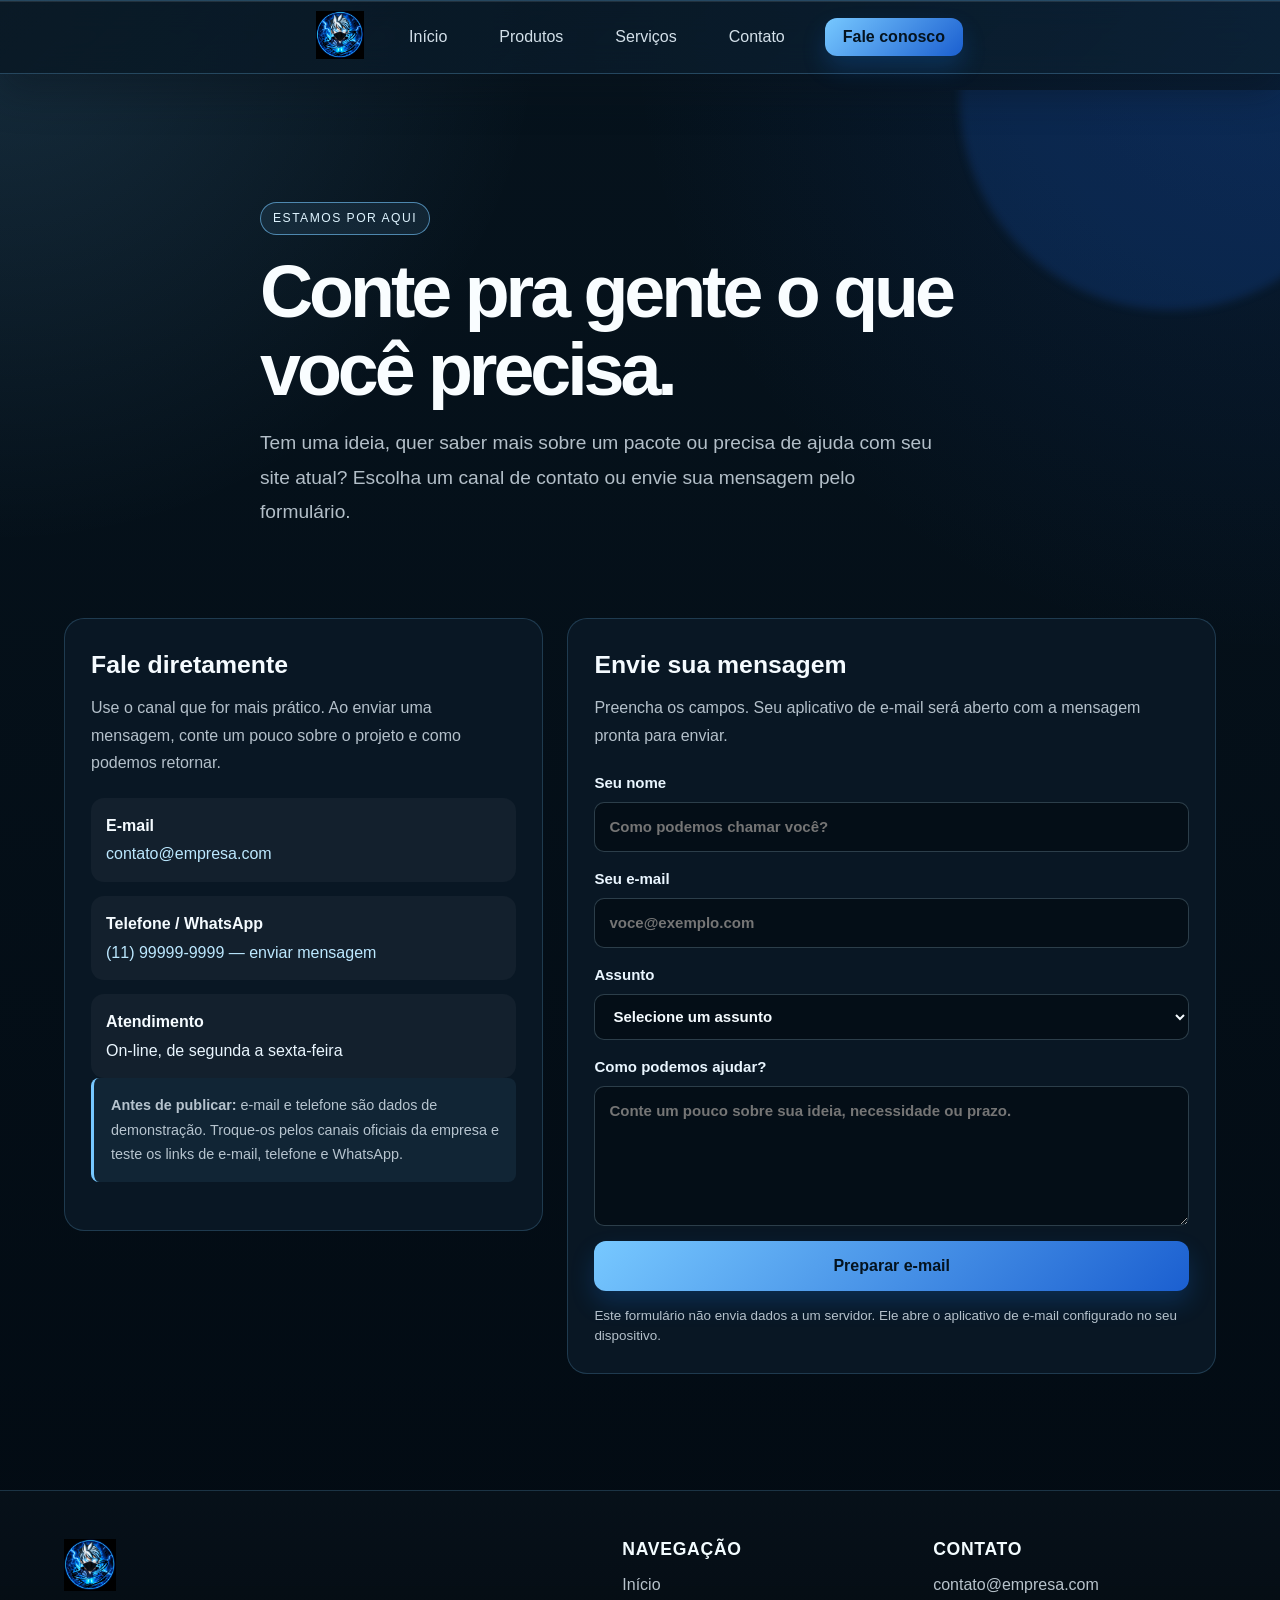
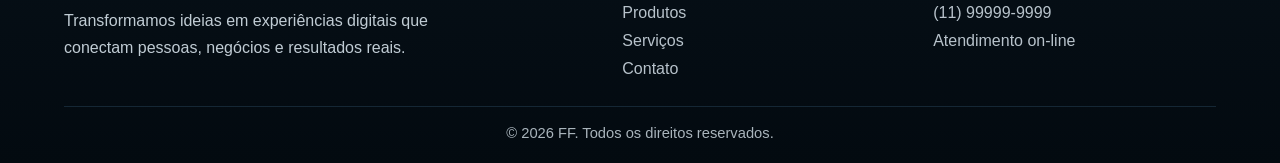
==== contato.html @ ce6394fc "first commit" ====
<!DOCTYPE html>
<html lang="pt-BR">
<head>
    <meta charset="UTF-8">
    <meta name="viewport" content="width=device-width, initial-scale=1.0">
    <meta name="description" content="Entre em contato com a FF para tirar dúvidas, pedir um orçamento ou conversar sobre seu próximo projeto digital.">
    <link rel="stylesheet" href="css/estilo.css">
    <link rel="stylesheet" href="css/paginas.css">
    <title>Contato | FF</title>
</head>
<body>
    <header id="topo" class="site-header">
        <nav class="navbar" aria-label="Navegação principal">
            <div class="logo" id="logo-principal"><a href="index.html" aria-label="FF — página inicial"><img src="./img/logo2.png" width="90" alt="Logo FF"></a></div>
            <button class="menu-toggle" type="button" aria-label="Abrir menu" aria-expanded="false" aria-controls="menu-principal"><span></span><span></span><span></span></button>
            <ul class="menu" id="menu-principal">
                <li class="menu-item"><a href="index.html">Início</a></li>
                <li class="menu-item"><a href="produto.html">Produtos</a></li>
                <li class="menu-item"><a href="servicos.html">Serviços</a></li>
                <li class="menu-item"><a href="contato.html" aria-current="page">Contato</a></li>
                <li class="nav-button"><a href="contato.html">Fale conosco</a></li>
            </ul>
        </nav>
    </header>
    <main>
        <section class="page-hero">
            <div class="page-wrap page-hero-content">
                <span class="eyebrow">Estamos por aqui</span>
                <h1>Conte pra gente o que você precisa.</h1>
                <p>Tem uma ideia, quer saber mais sobre um pacote ou precisa de ajuda com seu site atual? Escolha um canal de contato ou envie sua mensagem pelo formulário.</p>
            </div>
        </section>
        <section class="page-section page-wrap" aria-label="Canais de contato e formulário">
            <div class="contact-layout">
                <aside class="contact-panel">
                    <h2>Fale diretamente</h2>
                    <p>Use o canal que for mais prático. Ao enviar uma mensagem, conte um pouco sobre o projeto e como podemos retornar.</p>
                    <ul class="contact-list">
                        <li class="contact-item"><strong>E-mail</strong><a href="mailto:contato@empresa.com">contato@empresa.com</a></li>
                        <li class="contact-item"><strong>Telefone / WhatsApp</strong><a href="https://wa.me/5511999999999?text=Ol%C3%A1%21%20Quero%20conversar%20sobre%20um%20projeto." target="_blank" rel="noopener noreferrer">(11) 99999-9999 — enviar mensagem</a></li>
                        <li class="contact-item"><strong>Atendimento</strong><span>On-line, de segunda a sexta-feira</span></li>
                    </ul>
                    <p class="demo-notice"><strong>Antes de publicar:</strong> e-mail e telefone são dados de demonstração. Troque-os pelos canais oficiais da empresa e teste os links de e-mail, telefone e WhatsApp.</p>
                </aside>
                <section class="contact-panel" aria-labelledby="form-title">
                    <h2 id="form-title">Envie sua mensagem</h2>
                    <p>Preencha os campos. Seu aplicativo de e-mail será aberto com a mensagem pronta para enviar.</p>
                    <form class="contact-form" id="contact-form">
                        <label for="nome">Seu nome
                            <input type="text" id="nome" name="nome" autocomplete="name" required maxlength="100" placeholder="Como podemos chamar você?">
                        </label>
                        <label for="email">Seu e-mail
                            <input type="email" id="email" name="email" autocomplete="email" required maxlength="150" placeholder="voce@exemplo.com">
                        </label>
                        <label for="assunto">Assunto
                            <select id="assunto" name="assunto" required>
                                <option value="" disabled selected>Selecione um assunto</option>
                                <option value="Produtos digitais">Produtos digitais</option>
                                <option value="Criação de site">Criação de site</option>
                                <option value="Manutenção de site">Manutenção de site</option>
                                <option value="Outro assunto">Outro assunto</option>
                            </select>
                        </label>
                        <label for="mensagem">Como podemos ajudar?
                            <textarea id="mensagem" name="mensagem" required maxlength="2000" placeholder="Conte um pouco sobre sua ideia, necessidade ou prazo."></textarea>
                        </label>
                        <button class="submit-btn" type="submit">Preparar e-mail</button>
                        <p class="form-note">Este formulário não envia dados a um servidor. Ele abre o aplicativo de e-mail configurado no seu dispositivo.</p>
                    </form>
                </section>
            </div>
        </section>
    </main>
    <footer class="site-footer">
        <div class="footer-grid">
            <div class="footer-brand"><img src="./img/logo2.png" alt="Logo FF"><p>Transformamos ideias em experiências digitais que conectam pessoas, negócios e resultados reais.</p></div>
            <div class="footer-links"><h3>Navegação</h3><ul><li><a href="index.html">Início</a></li><li><a href="produto.html">Produtos</a></li><li><a href="servicos.html">Serviços</a></li><li><a href="contato.html">Contato</a></li></ul></div>
            <div class="footer-links"><h3>Contato</h3><ul class="footer-contact"><li><a href="mailto:contato@empresa.com">contato@empresa.com</a></li><li><a href="tel:+5511999999999">(11) 99999-9999</a></li><li><span>Atendimento on-line</span></li></ul></div>
        </div>
        <div class="footer-bottom"><p>© 2026 FF. Todos os direitos reservados.</p></div>
    </footer>
    <script>
        const header = document.querySelector('header');
        const menuToggle = document.querySelector('.menu-toggle');
        const menu = document.querySelector('.menu');
        function updateHeaderState() { header.classList.toggle('scrolled', window.scrollY > 20); }
        menuToggle.addEventListener('click', () => {
            const isOpen = menu.classList.toggle('open');
            menuToggle.setAttribute('aria-expanded', String(isOpen));
        });
        menu.querySelectorAll('a').forEach((link) => link.addEventListener('click', () => {
            menu.classList.remove('open');
            menuToggle.setAttribute('aria-expanded', 'false');
        }));
        updateHeaderState();
        window.addEventListener('scroll', updateHeaderState, { passive: true });

        const contactForm = document.querySelector('#contact-form');
        const assuntoParam = new URLSearchParams(window.location.search).get('assunto')?.slice(0, 100);
        if (assuntoParam) {
            const assuntoSelect = contactForm.elements.assunto;
            const matchingOption = [...assuntoSelect.options].find((option) => option.value.toLowerCase() === assuntoParam.toLowerCase());
            if (matchingOption) {
                assuntoSelect.value = matchingOption.value;
            } else {
                assuntoSelect.add(new Option(assuntoParam, assuntoParam, true, true), 1);
            }
        }
        contactForm.addEventListener('submit', (event) => {
            event.preventDefault();
            if (!contactForm.reportValidity()) return;
            const data = new FormData(contactForm);
            const subject = `[FF] ${data.get('assunto')}`;
            const body = `Nome: ${data.get('nome')}\nE-mail: ${data.get('email')}\n\nMensagem:\n${data.get('mensagem')}`;
            window.location.href = `mailto:contato@empresa.com?subject=${encodeURIComponent(subject)}&body=${encodeURIComponent(body)}`;
        });
    </script>
</body>
</html>
---- css/estilo.css ----
:root {
    --bg-site: #06131d;
    --bg-site-2: #000000;
    --bg-panel: rgba(10, 22, 34, 0.8);
    --panel-soft: #f5f8fc;
    --text-color: #0f172a;
    --text-soft: #eaf6ff;
    --muted: #7c8ea6;
    --accent: #77c8ff;
    --accent-strong: #1b5fd0;
    --accent-deep: #0d1d2b;
    --border: rgba(119, 200, 255, 0.45);
    --shadow: rgba(17, 93, 173, 0.28);
}

* {
    box-sizing: border-box;
}

html {
    scroll-behavior: smooth;
    overflow-y: scroll;
    scrollbar-width: none; 
    -ms-overflow-style: none;
}

html::-webkit-scrollbar {
    display: none; 
}

body {
    margin: 0;
    font-family: "Segoe UI", Arial, sans-serif;
    background:
        radial-gradient(circle at top left, rgba(119, 200, 255, 0.15), transparent 25%),
        radial-gradient(circle at top right, rgba(27, 95, 208, 0.16), transparent 30%),
        linear-gradient(180deg, var(--bg-site) 0%, #020a12 100%);
    color: var(--text-color);
    scrollbar-width: none;
    -ms-overflow-style: none; 
    }

body::-webkit-scrollbar {
    display: none; 
}

header {
    position: fixed;
    top: 0;
    left: 0;
    width: 100%;
    z-index: 50;
    padding-top: 0;
}

.navbar {
    position: relative;
    width: 100%;
    margin: 0;
    display: grid;
    grid-template-columns: 1fr auto 1fr;
    align-items: center;
    gap: 24px;
    padding: 0 32px;
    background: linear-gradient(135deg, rgba(8, 23, 35, 0.86), rgba(12, 34, 53, 0.72));
    border: 1px solid rgba(119, 200, 255, 0.26);
    border-left: none;
    border-right: none;
    border-radius: 0;
    box-shadow: 0 18px 38px rgba(9, 18, 28, 0.42), inset 0 1px 0 rgba(255,255,255,0.1);
    backdrop-filter: blur(16px);
    transition: background 0.25s ease, box-shadow 0.25s ease, border-color 0.25s ease;
}

.logo {
    justify-self: start;
    margin-left: 284px;
}

nav {
    width: 100%;
    display: flex;
    justify-content: center;
}

nav ul {
    display: flex;
    align-items: center;
    gap: 28px;
    list-style: none;
    justify-content: flex-end;
    margin: 0;
    padding: 0;
}

header.scrolled .navbar {
    background: linear-gradient(135deg, rgba(8, 23, 35, 0.96), rgba(11, 29, 45, 0.88));
    box-shadow: 0 16px 34px rgba(9, 18, 28, 0.48), inset 0 1px 0 rgba(255,255,255,0.12);
    border-color: rgba(146, 165, 177, 0.7);
}

.logo {
    display: flex;
    align-items: center;
    gap: 12px;
    min-width: 120px;
    height: 72px;

}

.logo img {
   
    max-height: 48px;
    width: auto;
    object-fit: contain;
    
}

.logo span {
    color: var(--text-soft);
    text-transform: uppercase;
    letter-spacing: 0.18em;
    font-size: 0.88rem;
    font-weight: 700;
}

nav ul {
    display: flex;
    align-items: center;
    gap: 28px;
    list-style: none;
    margin: 0;
    padding: 0;
}

.navbar > ul {
    position: absolute;
    top: 0;
    right: 317px;
    height: 72px;
    justify-content: flex-end;
}

.menu-toggle {
    display: none;
    width: 46px;
    height: 46px;
    border: 1px solid rgba(255,255,255,0.12);
    background: rgba(255,255,255,0.02);
    border-radius: 12px;
    cursor: pointer;
    padding: 10px 8px;
    flex-direction: column;
    justify-content: center;
    gap: 5px;
}

.menu-toggle span {
    display: block;
    width: 100%;
    height: 2px;
    background: #fff;
    border-radius: 2px;
}

nav ul li {
    position: relative;
    list-style: none;
    padding: 5px 0;
}

nav ul a {
    position: relative;
    color: rgba(234, 246, 255, 0.9);
    text-decoration: none;
    font-weight: 500;
    display: inline-block;
    padding: 10px 12px;
    border-radius: 10px;
    transition: color 0.2s ease, background 0.2s ease, transform 0.2s ease;
}

nav ul a::after {
    content: "";
    position: absolute;
    left: 12px;
    right: 12px;
    bottom: 6px;
    height: 2px;
    border-radius: 999px;
    background: linear-gradient(90deg, var(--accent), #ffffff);
    transform: scaleX(0);
    transform-origin: center;
    transition: transform 0.25s ease;
}

nav ul li:hover a::after,
nav ul a:hover::after {
    transform: scaleX(1);
}

nav ul li:hover a,
nav ul a:hover {
    color: #ffffff;
    background: rgba(255, 255, 255, 0.04);
    transform: translateY(-1px);
}

.nav-button {
    list-style: none;
}

.nav-button button,
.hero-content button,
.submit-btn {
    border: none;
    border-radius: 12px;
    background: linear-gradient(135deg, var(--accent), var(--accent-strong));
    color: #04131f;
    font-weight: 700;
    cursor: pointer;
    box-shadow: 0 12px 24px rgba(20, 132, 255, 0.25);
    transition: transform 0.2s ease, box-shadow 0.2s ease, filter 0.2s ease;
}

.nav-button button {
    padding: 10px 18px;
}

.nav-button button:hover,
.hero-content button:hover,
.submit-btn:hover {
    transform: translateY(-1px);
    filter: brightness(1.02);
    box-shadow: 0 18px 32px rgba(20, 132, 255, 0.28);
}

main {
    margin-top: 90px;
    line-height: 1.6;
    position: relative;
}

.hero {
    position: relative;
    width: 100%;
    min-height: 620px;
    overflow: hidden;
    display: flex;
    align-items: center;
    justify-content: flex-start;
    background: #050d13;
}

.hero-image {
    position: absolute;
    top: 100%;
    inset: 0;
    width: 100%;
    height: 100%;
    object-fit: cover;
    object-position: center;
    filter: brightness(0.42);
}

.hero-content {
    position: relative;
    z-index: 2;
    width: min(100%, 720px);
    padding: 72px 80px 82px;
    color: var(--text-soft);
}

.eyebrow {
    display: inline-block;
    padding: 6px 12px;
    border: 1px solid rgba(119, 200, 255, 0.6);
    border-radius: 999px;
    background: rgba(119, 200, 255, 0.09);
    color: #dff4ff;
    font-size: 0.76rem;
    letter-spacing: 0.12em;
    text-transform: uppercase;
    margin-bottom: 18px;
}

.hero-content h1 {
    margin: 0 0 18px;
    font-size: clamp(2.5rem, 4vw, 4.4rem);
    line-height: 1.05;
    letter-spacing: -0.06em;
    color: #f9fdff;
    max-width: 620px;
}

.hero-content p {
    margin: 0;
    font-size: 1.15rem;
    max-width: 560px;
    line-height: 1.7;
    color: rgba(234, 246, 255, 0.9);
}

.hero-actions {
    display: flex;
    align-items: center;
    gap: 20px;
    margin-top: 28px;
}

.hero-content button {
    padding: 14px 24px;
    font-size: 1rem;
}

.secondary-link {
    color: #effbff;
    text-decoration: none;
    font-weight: 600;
    border-bottom: 1px solid rgba(255, 255, 255, 0.45);
    padding-bottom: 2px;
}

.dashboard-section {
    width: min(1280px, 90%);
    margin: 36px auto 92px;
}

.stats-bar {
    display: grid;
    grid-template-columns: repeat(3, minmax(0, 1fr));
    gap: 18px;
    margin-bottom: 26px;
}

.stat-item {
    display: flex;
    flex-direction: column;
    gap: 8px;
    padding: 22px 20px;
    background: rgba(8, 21, 31, 0.86);
    border: 1px solid rgba(119, 200, 255, 0.22);
    border-radius: 18px;
    box-shadow: 0 12px 30px rgba(8, 21, 31, 0.2);
}

.stat-item strong {
    font-size: clamp(1.7rem, 2vw, 2.4rem);
    color: #dff4ff;
    letter-spacing: -0.04em;
}

.stat-item span {
    color: rgba(234, 246, 255, 0.75);
    font-size: 0.96rem;
}

.feature-grid {
    display: grid;
    grid-template-columns: repeat(3, minmax(0, 1fr));
    gap: 18px;
    margin-bottom: 32px;
}

.feature-card {
    background: rgba(16, 27, 39, 0.9);
    border: 1px solid rgba(119, 200, 255, 0.2);
    border-radius: 20px;
    padding: 24px 20px 18px;
    display: grid;
    grid-template-columns: 90px 1fr;
    grid-template-areas:
        "icon text"
        "button button";
    column-gap: 18px;
    row-gap: 18px;
    min-height: 200px;
    box-shadow: 0 18px 36px rgba(10, 17, 26, 0.18);
}

.feature-icon {
    grid-area: icon;
    width: 80px;
    height: 80px;
    margin: 0 auto;
    border-radius: 22px;
    background: linear-gradient(135deg, rgba(119, 200, 255, 0.18), rgba(255, 255, 255, 0.03));
    border: 1px solid rgba(119, 200, 255, 0.35);
    position: relative;
}

.icon-gear::before,
.icon-gear::after {
    content: "";
    position: absolute;
    left: 50%;
    top: 50%;
    transform: translate(-50%, -50%);
}

.icon-gear::before {
    width: 34px;
    height: 34px;
    border: 7px solid #dff4ff;
    border-radius: 50%;
}

.icon-gear::after {
    width: 12px;
    height: 12px;
    background: #dff4ff;
    border-radius: 50%;
    box-shadow: 0 -22px 0 -1px #dff4ff, 0 22px 0 -1px #dff4ff, -22px 0 0 -1px #dff4ff, 22px 0 0 -1px #dff4ff,
        15px -15px 0 -1px #dff4ff, -15px -15px 0 -1px #dff4ff, -15px 15px 0 -1px #dff4ff, 15px 15px 0 -1px #dff4ff;
}

.icon-people {
    display: flex;
    align-items: flex-end;
    justify-content: center;
    gap: 6px;
    padding-bottom: 12px;
}

.icon-people::before {
    content: "";
    position: absolute;
    left: 50%;
    bottom: 11px;
    width: 46px;
    height: 16px;
    transform: translateX(-50%);
    background: #dff4ff;
    border-radius: 18px 18px 8px 8px;
}

.icon-people span {
    position: relative;
    display: block;
    width: 18px;
    height: 18px;
    background: #dff4ff;
    border-radius: 50%;
    bottom: 0;
}

.icon-people span:nth-child(1) { width: 16px; height: 16px; }
.icon-people span:nth-child(2) { width: 20px; height: 20px; }
.icon-people span:nth-child(3) { width: 16px; height: 16px; }

.icon-chart {
    position: relative;
    display: flex;
    align-items: flex-end;
    justify-content: center;
    gap: 7px;
}

.icon-chart span {
    position: absolute;
    bottom: 18px;
    width: 8px;
    background: #dff4ff;
    border-radius: 6px 6px 0 0;
}

.icon-chart span:nth-child(1) { left: 24px; height: 26px; }
.icon-chart span:nth-child(2) { left: 37px; height: 44px; }
.icon-chart span:nth-child(3) { left: 50px; height: 62px; }

.feature-text {
    grid-area: text;
    align-self: center;
}

.feature-text h3 {
    margin: 0 0 10px;
    font-size: clamp(1.6rem, 1.8vw, 2.1rem);
    line-height: 1.15;
    color: #f4fbff;
}

.feature-text p {
    margin: 0;
    color: rgba(234, 246, 255, 0.8);
    line-height: 1.6;
    max-width: 260px;
}

.secondary-btn {
    grid-area: button;
    width: 100%;
    max-width: 180px;
    justify-self: center;
    background: transparent;
    color: #edfaff;
    border: 1px solid rgba(172, 220, 255, 0.45);
    border-radius: 10px;
    font-size: 1rem;
    padding: 10px 18px;
    cursor: pointer;
}

.info-grid {
    display: grid;
    grid-template-columns: 1.3fr 1fr;
    gap: 24px;
}

.panel {
    background: var(--panel-soft);
    border: 1px solid rgba(16, 69, 108, 0.1);
    border-radius: 20px;
    padding: 22px 20px 18px;
    box-shadow: 0 12px 28px rgba(11, 18, 28, 0.06);
}

.panel h2 {
    margin: 0 0 18px;
    font-size: clamp(1.9rem, 2vw, 2.8rem);
    line-height: 1.15;
    color: var(--text-color);
}

.table-panel table {
    width: 100%;
    border-collapse: collapse;
    font-size: 1rem;
}

.table-panel thead th {
    background: rgba(11, 26, 38, 0.05);
    color: var(--text-color);
    font-weight: 700;
    text-align: left;
    padding: 14px 12px;
    border-bottom: 1px solid rgba(11, 26, 38, 0.08);
}

.table-panel tbody td {
    padding: 14px 12px;
    color: var(--text-color);
    border-bottom: 1px solid rgba(11, 26, 38, 0.08);
}

.table-panel tbody tr:nth-child(even) {
    background: rgba(11, 26, 38, 0.02);
}

.status {
    display: inline-flex;
    align-items: center;
    justify-content: center;
    min-width: 82px;
    padding: 6px 12px;
    border-radius: 999px;
    font-size: 0.8rem;
    font-weight: 700;
}

.status.active {
    background: rgba(44, 182, 93, 0.12);
    color: #197a42;
}

.status.inactive {
    background: rgba(220, 67, 67, 0.1);
    color: #b84d4d;
}

.form-panel form {
    display: flex;
    flex-direction: column;
    gap: 16px;
}

.form-panel label {
    display: flex;
    flex-direction: column;
    gap: 8px;
    color: var(--text-color);
    font-size: 1rem;
    font-weight: 600;
}

.form-panel input,
.form-panel select,
.form-panel textarea {
    width: 100%;
    border: 1px solid rgba(11, 26, 38, 0.12);
    border-radius: 12px;
    padding: 12px 14px;
    background: rgba(255, 255, 255, 0.8);
    color: var(--text-color);
    font-size: 0.98rem;
    outline: none;
    transition: border-color 0.2s ease, box-shadow 0.2s ease;
}

.form-panel input:focus,
.form-panel select:focus,
.form-panel textarea:focus {
    border-color: rgba(27, 95, 208, 0.7);
    box-shadow: 0 0 0 4px rgba(27, 95, 208, 0.08);
}

.form-panel textarea {
    min-height: 120px;
    resize: vertical;
}

.submit-btn {
    width: 100%;
    padding: 12px 18px;
    font-size: 1.1rem;
}

.site-footer {
    background: linear-gradient(180deg, rgba(7, 17, 25, 0.96), rgba(3, 10, 16, 1));
    border-top: 1px solid rgba(119, 200, 255, 0.22);
    margin-top: 40px;
    padding: 48px 0 22px;
}

.footer-grid {
    width: min(1280px, 90%);
    margin: 0 auto;
    display: grid;
    grid-template-columns: 1.5fr 0.8fr 0.8fr;
    gap: 28px;
    align-items: start;
}

.footer-brand {
    color: rgba(234, 246, 255, 0.82);
}

.footer-brand img {
    display: block;
    max-height: 52px;
    width: auto;
    object-fit: contain;
    margin-bottom: 16px;
}

.footer-brand p {
    margin: 0;
    max-width: 420px;
    line-height: 1.7;
}

.footer-links h3 {
    margin: 0 0 16px;
    color: #f3fcff;
    font-size: 1.1rem;
    letter-spacing: 0.04em;
    text-transform: uppercase;
}

.footer-links ul {
    list-style: none;
    margin: 0;
    padding: 0;
    display: grid;
    gap: 10px;
}

.footer-links a,
.footer-links span {
    color: rgba(234, 246, 255, 0.78);
    text-decoration: none;
    transition: color 0.2s ease;
}

.footer-links a:hover {
    color: #ffffff;
}

.footer-bottom {
    width: min(1280px, 90%);
    margin: 28px auto 0;
    padding-top: 18px;
    border-top: 1px solid rgba(119, 200, 255, 0.15);
    text-align: center;
    color: rgba(234, 246, 255, 0.72);
    font-size: 0.92rem;
}

.footer-bottom p {
    margin: 0;
}

@media (max-width: 768px) {
    .site-footer {
        padding-top: 32px;
    }

    .footer-grid {
        grid-template-columns: 1fr;
    }

    .footer-brand p {
        max-width: 100%;
    }
    header {
        padding-top: 0;
    }

    .navbar {
        width: 100%;
        padding: 10px 14px;
        border-radius: 0;
        gap: 12px;
        flex-wrap: wrap;
        justify-content: space-between;
        text-align: center;
    }

    .logo {
        height: auto;
        min-width: auto;
        margin-left: 0;
    }

    .menu-toggle {
        display: flex;
    }

    nav ul {
        display: none;
        width: 100%;
        flex-direction: column;
        align-items: stretch;
        gap: 12px;
        padding: 12px 8px 8px;
    }

    .navbar > ul {
        position: static;
        height: auto;
        justify-content: initial;
    }

    nav ul.open {
        display: flex;
    }

    nav ul a {
        font-size: 0.9rem;
        padding: 8px 10px;
    }

    .hero {
        min-height: 480px;
    }

    .hero-content {
        padding: 32px 24px 40px;
    }

    .hero-content h1 {
        font-size: clamp(2.1rem, 7vw, 3.2rem);
    }

    .hero-content p {
        font-size: 1rem;
    }

    .hero-actions {
        flex-wrap: wrap;
    }

    .stats-bar,
    .feature-grid,
    .info-grid {
        grid-template-columns: 1fr;
    }

    .feature-card {
        grid-template-columns: 1fr;
        grid-template-areas:
            "icon"
            "text"
            "button";
        text-align: center;
    }

    .feature-text p {
        max-width: 100%;
    }

    .nav-button button,
    .hero-content button {
        width: auto;
        max-width: 220px;
    }
}

@media (max-width: 480px) {
    body {
        font-size: 15px;
    }

    header {
        padding-top: 0;
    }

    .navbar {
        width: 100%;
        padding: 8px 12px;
        border-radius: 0;
        text-align: center;
    }

    .logo {
        height: 52px;
    }

    .logo img {
        max-height: 36px;
    }

    nav ul {
        gap: 8px 12px;
    }

    nav ul a {
        font-size: 0.8rem;
        padding: 6px 8px;
    }

    .nav-button button {
        padding: 8px 12px;
    }

    .hero {
        min-height: 420px;
    }

    .hero-content {
        padding: 24px 18px 28px;
    }

    .hero-content h1 {
        line-height: 1.1;
    }

    .feature-card {
        padding: 18px 16px;
    }

    .table-panel {
        overflow-x: auto;
    }

    .table-panel table {
        min-width: 620px;
    }
}

.cards-section {
    margin-top: 56px;
}

.cards-heading {
    margin: 0 0 26px;
    text-align: center;
}

.cards-heading > p {
    margin: 0 0 8px;
    color: var(--accent);
    font-size: 0.8rem;
    font-weight: 800;
    letter-spacing: 0.18em;
    text-transform: uppercase;
}

.cards-heading h2 {
    margin: 0;
    color: #f4fbff;
    font-size: clamp(1.8rem, 3vw, 2.6rem);
    line-height: 1.15;
}

.cards-section .feature-card {
    grid-template-areas: "icon text";
    grid-template-rows: 1fr;
    align-items: center;
    min-height: 184px;
    border-color: rgba(119, 200, 255, 0.28);
    background: linear-gradient(145deg, rgba(16, 35, 51, 0.96), rgba(8, 20, 32, 0.92));
    transition: transform 0.25s ease, border-color 0.25s ease, box-shadow 0.25s ease;
}

.cards-section .feature-card:hover {
    transform: translateY(-6px);
    border-color: rgba(119, 200, 255, 0.72);
    box-shadow: 0 22px 42px rgba(0, 0, 0, 0.28), 0 0 24px rgba(27, 95, 208, 0.14);
}

.cards-section .feature-icon {
    display: grid;
    place-items: center;
    border-radius: 22px;
    background: linear-gradient(135deg, rgba(119, 200, 255, 0.2), rgba(27, 95, 208, 0.08));
}

.cards-section .icon-people {
    display: flex;
    align-items: flex-end;
    justify-content: center;
    gap: 6px;
    padding-bottom: 12px;
}

.icon-game::before {
    content: "FF";
    color: #dff4ff;
    font-size: 1.55rem;
    font-weight: 900;
    letter-spacing: -0.08em;
    text-shadow: 0 0 14px rgba(119, 200, 255, 0.55);
}

.icon-contact::before {
    content: "";
    width: 36px;
    height: 25px;
    border: 2px solid #dff4ff;
    border-radius: 5px;
}

.icon-contact::after {
    content: "";
    position: absolute;
    top: 24px;
    left: 31px;
    width: 15px;
    height: 15px;
    border-right: 2px solid #dff4ff;
    border-bottom: 2px solid #dff4ff;
    transform: rotate(45deg);
}

.cards-section .feature-text h3 {
    font-size: clamp(1.35rem, 1.7vw, 1.7rem);
}

.cards-section .feature-text p {
    max-width: 300px;
}

.card-contact-link {
    display: inline-block;
    margin-top: 10px;
    color: #9edcff;
    font-size: 0.88rem;
    font-weight: 700;
    text-decoration: none;
}

.card-contact-link:hover {
    color: #fff;
    text-decoration: underline;
}

@media (max-width: 768px) {
    .cards-section .feature-card {
        grid-template-columns: 1fr;
        grid-template-areas: "icon" "text";
        text-align: center;
    }

    .cards-section .feature-text p {
        max-width: 100%;
    }
}

.site-info-block {
    margin-top: 52px;
}

.site-info-panel {
    overflow-x: auto;
    border-color: rgba(119, 200, 255, 0.28);
    background: linear-gradient(145deg, rgba(16, 35, 51, 0.96), rgba(8, 20, 32, 0.94));
    box-shadow: 0 18px 36px rgba(0, 0, 0, 0.22);
}

.site-info-panel table {
    min-width: 0;
}

.site-info-panel thead th {
    background: rgba(119, 200, 255, 0.1);
    border-bottom-color: rgba(119, 200, 255, 0.24);
    color: #dff4ff;
}

.site-info-panel tbody td {
    border-bottom-color: rgba(119, 200, 255, 0.14);
    color: rgba(234, 246, 255, 0.84);
    line-height: 1.55;
}

.site-info-panel tbody td:first-child {
    width: 230px;
    color: #9edcff;
    font-weight: 700;
}

.site-info-panel tbody tr:nth-child(even) {
    background: rgba(119, 200, 255, 0.035);
}

.site-info-panel tbody tr:hover {
    background: rgba(119, 200, 255, 0.08);
}

.site-info-panel tbody tr:last-child td {
    border-bottom: 0;
}

@media (max-width: 480px) {
    .site-info-block {
        margin-top: 38px;
    }

    .site-info-panel {
        padding: 12px;
    }

    .site-info-panel thead th,
    .site-info-panel tbody td {
        padding: 12px 10px;
    }

    .site-info-panel tbody td:first-child {
        width: 34%;
    }
}
---- css/paginas.css ----
/* Estilos das páginas de produtos, serviços e contato. */
:root {
    --page-card: rgba(10, 25, 38, 0.9);
    --page-muted: rgba(234, 246, 255, 0.76);
}

.nav-button a,
.hero-cta,
.card-link,
.contact-action,
.submit-btn {
    display: inline-flex;
    align-items: center;
    justify-content: center;
    border: 0;
    border-radius: 12px;
    padding: 12px 20px;
    background: linear-gradient(135deg, var(--accent), var(--accent-strong));
    color: #04131f;
    font: inherit;
    font-weight: 700;
    text-decoration: none;
    cursor: pointer;
    box-shadow: 0 12px 24px rgba(20, 132, 255, 0.2);
    transition: transform 0.2s ease, filter 0.2s ease;
}

.nav-button a { padding: 10px 18px; }
.nav-button a:hover, .hero-cta:hover, .card-link:hover, .contact-action:hover, .submit-btn:hover { transform: translateY(-2px); filter: brightness(1.08); }

.page-wrap { width: min(1180px, 90%); margin: 0 auto; }
.page-hero { position: relative; overflow: hidden; padding: clamp(64px, 9vw, 112px) 0 70px; color: var(--text-soft); }
.page-hero::before { content: ""; position: absolute; width: 420px; height: 420px; right: -100px; top: -200px; border-radius: 50%; background: rgba(27, 95, 208, 0.2); filter: blur(4px); pointer-events: none; }
.page-hero-content { position: relative; max-width: 760px; }
.page-hero h1 { margin: 0 0 18px; color: #f9fdff; font-size: clamp(2.5rem, 6vw, 4.6rem); line-height: 1.05; letter-spacing: -0.055em; }
.page-hero p { max-width: 680px; margin: 0; color: var(--page-muted); font-size: clamp(1.05rem, 2vw, 1.2rem); line-height: 1.8; }
.page-hero .eyebrow { margin-bottom: 18px; }
.page-hero .hero-cta { margin-top: 26px; }
.page-section { padding: 18px 0 76px; }
.section-heading { max-width: 720px; margin: 0 auto 34px; text-align: center; }
.section-heading h2 { margin: 0 0 12px; color: #f4fbff; font-size: clamp(1.9rem, 4vw, 2.8rem); line-height: 1.15; letter-spacing: -0.035em; }
.section-heading p { margin: 0; color: var(--page-muted); line-height: 1.7; }
.offer-grid { display: grid; grid-template-columns: repeat(3, minmax(0, 1fr)); gap: 22px; align-items: stretch; }
.offer-card { display: flex; flex-direction: column; overflow: hidden; border: 1px solid rgba(119, 200, 255, 0.22); border-radius: 20px; background: var(--page-card); box-shadow: 0 18px 40px rgba(0, 0, 0, 0.18); }
.offer-card img { display: block; width: 100%; height: 210px; object-fit: cover; background: #102b40; }
.offer-body { display: flex; flex: 1; flex-direction: column; padding: 24px; color: var(--text-soft); }
.offer-tag { align-self: flex-start; margin-bottom: 12px; padding: 5px 10px; border: 1px solid rgba(119, 200, 255, 0.28); border-radius: 999px; color: #bce8ff; font-size: 0.76rem; font-weight: 700; letter-spacing: 0.06em; text-transform: uppercase; }
.offer-body h3 { margin: 0 0 10px; color: #f5fbff; font-size: 1.4rem; }
.offer-body p { margin: 0 0 18px; color: var(--page-muted); line-height: 1.65; }
.offer-price { margin: auto 0 16px; padding-top: 4px; color: #fff; font-size: 1.45rem; font-weight: 800; }
.offer-price small { color: var(--page-muted); font-size: 0.82rem; font-weight: 500; }
.offer-list { display: grid; gap: 9px; margin: 0 0 22px; padding: 0; list-style: none; color: var(--page-muted); font-size: 0.93rem; }
.offer-list li::before { content: "✓"; margin-right: 9px; color: #77c8ff; font-weight: 800; }
.offer-body .card-link { align-self: flex-start; margin-top: auto; }
.price-note { margin: 24px auto 0; padding: 16px 18px; border: 1px solid rgba(119, 200, 255, 0.2); border-radius: 14px; background: rgba(8, 21, 31, 0.7); color: var(--page-muted); font-size: 0.92rem; line-height: 1.65; }
.benefit-row { display: grid; grid-template-columns: repeat(3, minmax(0, 1fr)); gap: 16px; margin-top: 30px; }
.benefit { padding: 20px; border: 1px solid rgba(119, 200, 255, 0.18); border-radius: 16px; background: rgba(8, 21, 31, 0.72); color: var(--page-muted); line-height: 1.6; }
.benefit strong { display: block; margin-bottom: 6px; color: #eaf6ff; }
.page-cta { margin: 0 auto 72px; padding: 30px; border: 1px solid rgba(119, 200, 255, 0.28); border-radius: 20px; background: linear-gradient(120deg, rgba(17, 56, 83, 0.8), rgba(10, 24, 37, 0.88)); color: var(--text-soft); text-align: center; }
.page-cta h2 { margin: 0 0 8px; color: #f5fbff; }
.page-cta p { margin: 0 0 20px; color: var(--page-muted); }
.contact-layout { display: grid; grid-template-columns: 0.85fr 1.15fr; gap: 24px; align-items: start; }
.contact-panel { padding: 26px; border: 1px solid rgba(119, 200, 255, 0.2); border-radius: 20px; background: var(--page-card); color: var(--text-soft); }
.contact-panel h2 { margin: 0 0 10px; color: #f5fbff; font-size: 1.55rem; }
.contact-panel > p { margin: 0 0 22px; color: var(--page-muted); line-height: 1.7; }
.contact-list { display: grid; gap: 14px; margin: 0; padding: 0; list-style: none; }
.contact-list a { color: #bce8ff; text-decoration: none; overflow-wrap: anywhere; }
.contact-list a:hover { color: #fff; text-decoration: underline; }
.contact-item { padding: 15px; border-radius: 13px; background: rgba(255, 255, 255, 0.04); }
.contact-item strong { display: block; margin-bottom: 3px; color: #f5fbff; }
.contact-form { display: grid; gap: 15px; }
.contact-form label { display: grid; gap: 7px; color: #eaf6ff; font-size: 0.94rem; font-weight: 600; }
.contact-form input, .contact-form select, .contact-form textarea { width: 100%; min-height: 46px; padding: 12px 14px; border: 1px solid rgba(188, 232, 255, 0.22); border-radius: 10px; outline: none; background: rgba(3, 12, 19, 0.75); color: #f5fbff; font: inherit; }
.contact-form textarea { min-height: 140px; resize: vertical; }
.contact-form input:focus, .contact-form select:focus, .contact-form textarea:focus { border-color: #77c8ff; box-shadow: 0 0 0 3px rgba(119, 200, 255, 0.14); }
.contact-form select option { color: #0f172a; }
.contact-form .submit-btn { justify-self: start; }
.form-note { margin: 0; color: var(--page-muted); font-size: 0.84rem; line-height: 1.55; }
.demo-notice { margin: 24px 0 0; padding: 15px 17px; border-left: 3px solid #77c8ff; border-radius: 8px; background: rgba(119, 200, 255, 0.08); color: var(--page-muted); font-size: 0.9rem; line-height: 1.6; }

@media (max-width: 900px) {
    .offer-grid { grid-template-columns: repeat(2, minmax(0, 1fr)); }
    .contact-layout { grid-template-columns: 1fr; }
}
@media (max-width: 768px) {
    .page-hero { padding-top: 68px; }
    .benefit-row { grid-template-columns: 1fr; }
    .page-cta { padding: 24px 18px; }
}
@media (max-width: 600px) {
    .offer-grid { grid-template-columns: 1fr; }
    .offer-card img { height: 220px; }
    .offer-body, .contact-panel { padding: 21px; }
    .page-section { padding-bottom: 52px; }
}
@media (prefers-reduced-motion: reduce) {
    *, *::before, *::after { scroll-behavior: auto !important; transition-duration: 0.01ms !important; }
}
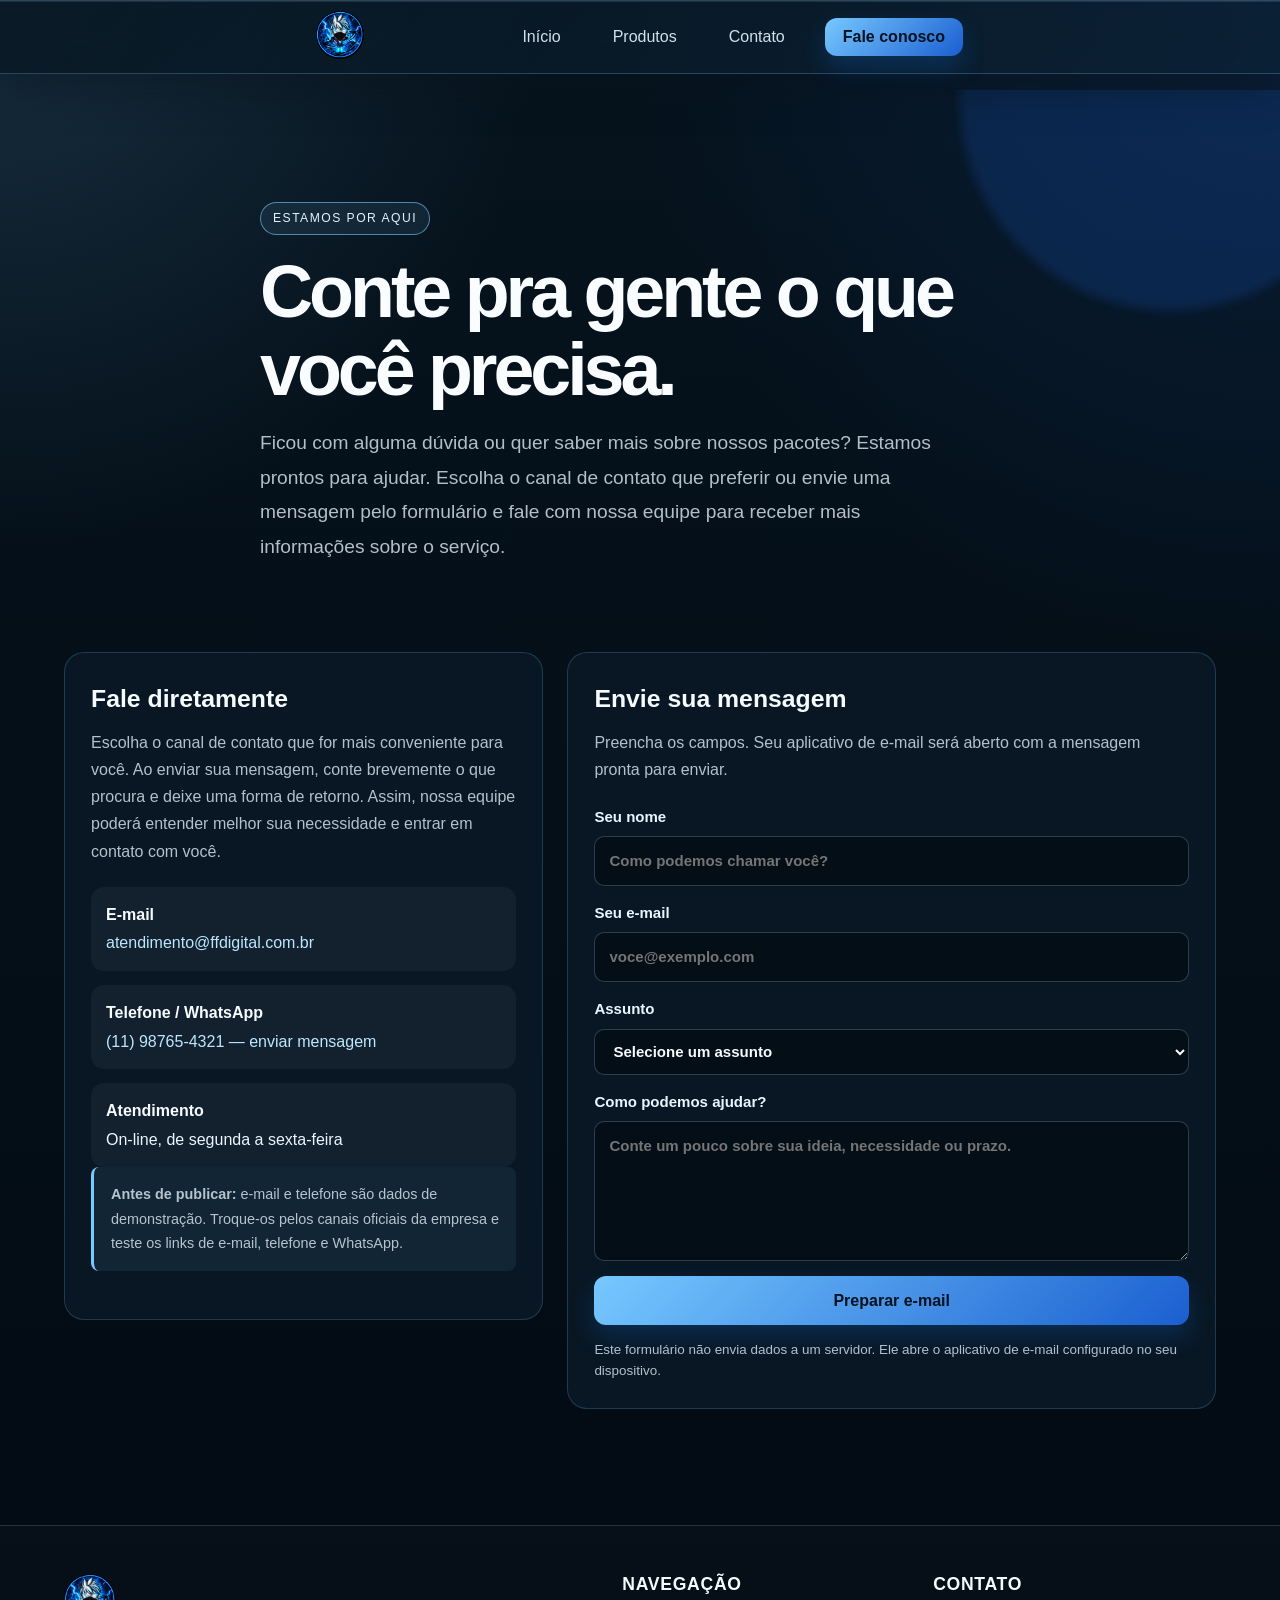
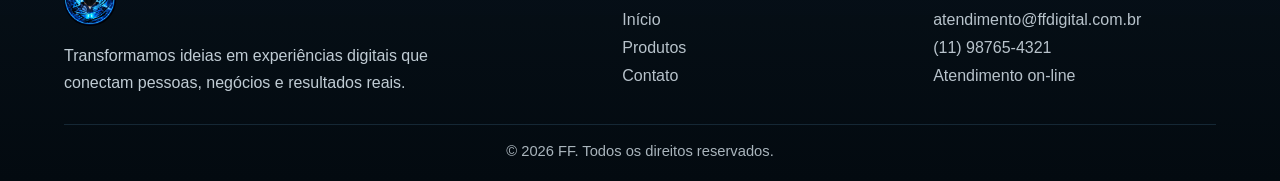
==== commit ddd36343: "first commit" ====
--- a/contato.html
+++ b/contato.html
@@ -1,59 +1,97 @@
+<!-- Informa ao navegador que este documento usa HTML5. -->
 <!DOCTYPE html>
+<!-- <html> envolve todo o documento; lang informa que o conteúdo está em português do Brasil. -->
 <html lang="pt-BR">
 <head>
+    <!-- Define a codificação para que acentos e caracteres especiais sejam exibidos corretamente. -->
     <meta charset="UTF-8">
+    <!-- Ajusta a largura da página à tela do celular, tablet ou computador. -->
     <meta name="viewport" content="width=device-width, initial-scale=1.0">
+    <!-- Descrição da página usada por mecanismos de busca e prévias. -->
     <meta name="description" content="Entre em contato com a FF para tirar dúvidas, pedir um orçamento ou conversar sobre seu próximo projeto digital.">
+    <!-- <link rel="stylesheet"> conecta a página a um arquivo CSS; href indica o caminho. -->
     <link rel="stylesheet" href="css/estilo.css">
+    <!-- Folha de estilos complementar para as páginas internas. -->
     <link rel="stylesheet" href="css/paginas.css">
+    <!-- Texto que aparece na aba do navegador. -->
     <title>Contato | FF</title>
 </head>
 <body>
+    <!-- <body> contém o conteúdo visível; <header> é o cabeçalho do site. -->
     <header id="topo" class="site-header">
+        <!-- <nav> marca a navegação principal; aria-label dá um nome acessível a leitores de tela. -->
         <nav class="navbar" aria-label="Navegação principal">
+            <!-- <div> agrupa o logo; <a href> torna a imagem um link para a página inicial; <img> exibe a imagem. -->
             <div class="logo" id="logo-principal"><a href="index.html" aria-label="FF — página inicial"><img src="./img/logo2.png" width="90" alt="Logo FF"></a></div>
+            <!-- Botão que abre/fecha o menu; aria-expanded comunica seu estado e aria-controls identifica o menu controlado. -->
             <button class="menu-toggle" type="button" aria-label="Abrir menu" aria-expanded="false" aria-controls="menu-principal"><span></span><span></span><span></span></button>
+            <!-- <ul> cria uma lista não ordenada; cada <li> é um item de navegação. -->
             <ul class="menu" id="menu-principal">
+                <!-- <a href> cria links para outras páginas do site. -->
                 <li class="menu-item"><a href="index.html">Início</a></li>
                 <li class="menu-item"><a href="produto.html">Produtos</a></li>
-                <li class="menu-item"><a href="servicos.html">Serviços</a></li>
+                <!-- aria-current="page" indica que este link representa a página atual. -->
                 <li class="menu-item"><a href="contato.html" aria-current="page">Contato</a></li>
                 <li class="nav-button"><a href="contato.html">Fale conosco</a></li>
             </ul>
         </nav>
     </header>
+    <!-- <main> agrupa o conteúdo principal da página. -->
     <main>
+        <!-- Seção de apresentação da página (hero). -->
         <section class="page-hero">
+            <!-- Contêiner usado pelo CSS para alinhar e limitar a largura do conteúdo. -->
             <div class="page-wrap page-hero-content">
+                <!-- <span> destaca um rótulo curto sem criar outro parágrafo. -->
                 <span class="eyebrow">Estamos por aqui</span>
+                <!-- <h1> é o título principal da página. -->
                 <h1>Conte pra gente o que você precisa.</h1>
-                <p>Tem uma ideia, quer saber mais sobre um pacote ou precisa de ajuda com seu site atual? Escolha um canal de contato ou envie sua mensagem pelo formulário.</p>
+                <!-- <p> representa um parágrafo de texto. -->
+                <p>Ficou com alguma dúvida ou quer saber mais sobre nossos pacotes? Estamos prontos para ajudar. Escolha o canal de contato que preferir ou envie uma mensagem pelo formulário e fale com nossa equipe para receber mais informações sobre o serviço.
+</p>
             </div>
         </section>
+        <!-- Seção dos canais de contato e do formulário; aria-label fornece um nome acessível. -->
         <section class="page-section page-wrap" aria-label="Canais de contato e formulário">
+            <!-- Contêiner para organizar o painel de contatos e o formulário lado a lado. -->
             <div class="contact-layout">
+                <!-- <aside> contém informação complementar à página: neste caso, os canais de contato. -->
                 <aside class="contact-panel">
+                    <!-- <h2> é um título de segundo nível, subordinado ao h1. -->
                     <h2>Fale diretamente</h2>
-                    <p>Use o canal que for mais prático. Ao enviar uma mensagem, conte um pouco sobre o projeto e como podemos retornar.</p>
+                    <p>Escolha o canal de contato que for mais conveniente para você. Ao enviar sua mensagem, conte brevemente o que procura e deixe uma forma de retorno. Assim, nossa equipe poderá entender melhor sua necessidade e entrar em contato com você.
+</p>
+                    <!-- Lista dos meios de contato; <li> representa cada item da lista. -->
                     <ul class="contact-list">
-                        <li class="contact-item"><strong>E-mail</strong><a href="mailto:contato@empresa.com">contato@empresa.com</a></li>
-                        <li class="contact-item"><strong>Telefone / WhatsApp</strong><a href="https://wa.me/5511999999999?text=Ol%C3%A1%21%20Quero%20conversar%20sobre%20um%20projeto." target="_blank" rel="noopener noreferrer">(11) 99999-9999 — enviar mensagem</a></li>
+                        <!-- <strong> destaca o nome do canal; mailto: abre um aplicativo de e-mail. -->
+                        <li class="contact-item"><strong>E-mail</strong><a href="mailto:atendimento@ffdigital.com.br">atendimento@ffdigital.com.br</a></li>
+                        <!-- wa.me abre o WhatsApp; target abre nova aba e rel="noopener noreferrer" melhora a segurança. -->
+                        <li class="contact-item"><strong>Telefone / WhatsApp</strong><a href="https://wa.me/5511965262572?text=Ol%C3%A1%21%20Quero%20conversar%20sobre%20um%20projeto." target="_blank" rel="noopener noreferrer">(11) 98765-4321 — enviar mensagem</a></li>
+                        <!-- <span> marca um trecho de texto sem criar um novo bloco. -->
                         <li class="contact-item"><strong>Atendimento</strong><span>On-line, de segunda a sexta-feira</span></li>
                     </ul>
+                    <!-- Aviso em parágrafo; <strong> destaca o começo do aviso. -->
                     <p class="demo-notice"><strong>Antes de publicar:</strong> e-mail e telefone são dados de demonstração. Troque-os pelos canais oficiais da empresa e teste os links de e-mail, telefone e WhatsApp.</p>
                 </aside>
+                <!-- Segundo painel. aria-labelledby associa esta seção ao título com id="form-title". -->
                 <section class="contact-panel" aria-labelledby="form-title">
                     <h2 id="form-title">Envie sua mensagem</h2>
                     <p>Preencha os campos. Seu aplicativo de e-mail será aberto com a mensagem pronta para enviar.</p>
+                    <!-- <form> agrupa campos de entrada; id permite encontrá-lo no JavaScript. -->
                     <form class="contact-form" id="contact-form">
+                        <!-- <label> descreve o campo associado. for deve corresponder ao id do input. -->
                         <label for="nome">Seu nome
+                            <!-- Campo de texto. name identifica o valor no formulário; required obriga o preenchimento. -->
                             <input type="text" id="nome" name="nome" autocomplete="name" required maxlength="100" placeholder="Como podemos chamar você?">
                         </label>
                         <label for="email">Seu e-mail
+                            <!-- Campo de e-mail; o navegador verifica o formato. maxlength limita o tamanho digitado. -->
                             <input type="email" id="email" name="email" autocomplete="email" required maxlength="150" placeholder="voce@exemplo.com">
                         </label>
                         <label for="assunto">Assunto
+                            <!-- <select> cria um menu de opções. -->
                             <select id="assunto" name="assunto" required>
+                                <!-- <option> representa uma opção; disabled impede selecionar o texto inicial como resposta válida. -->
                                 <option value="" disabled selected>Selecione um assunto</option>
                                 <option value="Produtos digitais">Produtos digitais</option>
                                 <option value="Criação de site">Criação de site</option>
@@ -62,28 +100,41 @@
                             </select>
                         </label>
                         <label for="mensagem">Como podemos ajudar?
+                            <!-- <textarea> permite digitar uma mensagem com várias linhas. -->
                             <textarea id="mensagem" name="mensagem" required maxlength="2000" placeholder="Conte um pouco sobre sua ideia, necessidade ou prazo."></textarea>
                         </label>
+                        <!-- Envia o formulário para o tratamento JavaScript abaixo; o texto indica a ação. -->
                         <button class="submit-btn" type="submit">Preparar e-mail</button>
+                        <!-- Nota que explica ao visitante como os dados do formulário serão usados. -->
                         <p class="form-note">Este formulário não envia dados a um servidor. Ele abre o aplicativo de e-mail configurado no seu dispositivo.</p>
                     </form>
                 </section>
             </div>
         </section>
     </main>
+    <!-- <footer> é o rodapé e pode reunir marca, navegação e dados de contato. -->
     <footer class="site-footer">
+        <!-- Contêiner em grade para organizar as colunas do rodapé via CSS. -->
         <div class="footer-grid">
+            <!-- Bloco com logo e texto institucional. -->
             <div class="footer-brand"><img src="./img/logo2.png" alt="Logo FF"><p>Transformamos ideias em experiências digitais que conectam pessoas, negócios e resultados reais.</p></div>
-            <div class="footer-links"><h3>Navegação</h3><ul><li><a href="index.html">Início</a></li><li><a href="produto.html">Produtos</a></li><li><a href="servicos.html">Serviços</a></li><li><a href="contato.html">Contato</a></li></ul></div>
-            <div class="footer-links"><h3>Contato</h3><ul class="footer-contact"><li><a href="mailto:contato@empresa.com">contato@empresa.com</a></li><li><a href="tel:+5511999999999">(11) 99999-9999</a></li><li><span>Atendimento on-line</span></li></ul></div>
+            <!-- Bloco de links de navegação; h3 é um título e ul/li é uma lista de links. -->
+            <div class="footer-links"><h3>Navegação</h3><ul><li><a href="index.html">Início</a></li><li><a href="produto.html">Produtos</a></li><li><a href="contato.html">Contato</a></li></ul></div>
+            <!-- Bloco de contatos: mailto: abre e-mail; tel: inicia uma ligação em dispositivos compatíveis. -->
+            <div class="footer-links"><h3>Contato</h3><ul class="footer-contact"><li><a href="mailto:atendimento@ffdigital.com.br">atendimento@ffdigital.com.br</a></li><li><a href="tel:+5511987654321">(11) 98765-4321</a></li><li><span>Atendimento on-line</span></li></ul></div>
         </div>
+        <!-- Faixa final do rodapé, com informação de direitos autorais. -->
         <div class="footer-bottom"><p>© 2026 FF. Todos os direitos reservados.</p></div>
     </footer>
+    <!-- <script> contém JavaScript que controla o menu e o formulário. -->
     <script>
+        // Encontra os elementos do cabeçalho e do menu no HTML.
         const header = document.querySelector('header');
         const menuToggle = document.querySelector('.menu-toggle');
         const menu = document.querySelector('.menu');
+        // Adiciona ou remove a classe CSS "scrolled" conforme a posição da rolagem.
         function updateHeaderState() { header.classList.toggle('scrolled', window.scrollY > 20); }
+        // No clique do botão, alterna a visibilidade do menu e atualiza seu estado acessível.
         menuToggle.addEventListener('click', () => {
             const isOpen = menu.classList.toggle('open');
             menuToggle.setAttribute('aria-expanded', String(isOpen));
@@ -92,27 +143,38 @@
             menu.classList.remove('open');
             menuToggle.setAttribute('aria-expanded', 'false');
         }));
+        // Atualiza o cabeçalho ao carregar e sempre que a página for rolada.
         updateHeaderState();
         window.addEventListener('scroll', updateHeaderState, { passive: true });
 
+        // Localiza o formulário e lê o parâmetro "assunto" caso ele esteja na URL.
         const contactForm = document.querySelector('#contact-form');
         const assuntoParam = new URLSearchParams(window.location.search).get('assunto')?.slice(0, 100);
+        // Se a URL trouxe um assunto, tenta selecionar uma opção correspondente no menu.
         if (assuntoParam) {
             const assuntoSelect = contactForm.elements.assunto;
             const matchingOption = [...assuntoSelect.options].find((option) => option.value.toLowerCase() === assuntoParam.toLowerCase());
             if (matchingOption) {
+                // A opção já existe: seleciona-a.
                 assuntoSelect.value = matchingOption.value;
             } else {
+                // A opção não existe: cria uma opção com o assunto recebido e a seleciona.
                 assuntoSelect.add(new Option(assuntoParam, assuntoParam, true, true), 1);
             }
         }
+        // Intercepta o envio normal do formulário para preparar uma mensagem de e-mail.
         contactForm.addEventListener('submit', (event) => {
+            // Evita recarregar a página ao enviar o formulário.
             event.preventDefault();
+            // Interrompe o processo se os campos obrigatórios ou formatos não forem válidos.
             if (!contactForm.reportValidity()) return;
+            // FormData reúne os valores digitados nos campos do formulário.
             const data = new FormData(contactForm);
+            // Prepara o assunto e o corpo do e-mail com os dados fornecidos.
             const subject = `[FF] ${data.get('assunto')}`;
             const body = `Nome: ${data.get('nome')}\nE-mail: ${data.get('email')}\n\nMensagem:\n${data.get('mensagem')}`;
-            window.location.href = `mailto:contato@empresa.com?subject=${encodeURIComponent(subject)}&body=${encodeURIComponent(body)}`;
+            // Abre o aplicativo de e-mail configurado, preenchendo destinatário, assunto e mensagem.
+            window.location.href = `mailto:atendimento@ffdigital.com.br?subject=${encodeURIComponent(subject)}&body=${encodeURIComponent(body)}`;
         });
     </script>
 </body>
--- a/css/estilo.css
+++ b/css/estilo.css
@@ -106,6 +106,7 @@
     gap: 12px;
     min-width: 120px;
     height: 72px;
+    
 
 }
 
@@ -114,6 +115,7 @@
     max-height: 48px;
     width: auto;
     object-fit: contain;
+    border-radius: 50%;
     
 }
 
@@ -642,6 +644,7 @@
     width: auto;
     object-fit: contain;
     margin-bottom: 16px;
+     border-radius: 50%;
 }
 
 .footer-brand p {
@@ -1042,4 +1045,121 @@
     }
 }
 
-
+.home-cards {
+    width: min(1280px, 90%);
+    margin: 0 auto;
+    padding: 56px 0 72px;
+}
+
+.home-cards-heading {
+    margin: 0 0 28px;
+    text-align: center;
+}
+
+.home-cards-heading > p {
+    margin: 0 0 8px;
+    color: var(--accent);
+    font-size: 0.8rem;
+    font-weight: 800;
+    letter-spacing: 0.18em;
+    text-transform: uppercase;
+}
+
+.home-cards-heading h2 {
+    margin: 0;
+    color: #f4fbff;
+    font-size: clamp(1.8rem, 3vw, 2.6rem);
+    line-height: 1.15;
+}
+
+.home-card-grid {
+    display: grid;
+    grid-template-columns: repeat(3, minmax(0, 1fr));
+    gap: 22px;
+}
+
+.home-card {
+    overflow: hidden;
+    border: 1px solid rgba(119, 200, 255, 0.24);
+    border-radius: 20px;
+    background: linear-gradient(145deg, rgba(16, 35, 51, 0.96), rgba(8, 20, 32, 0.94));
+    box-shadow: 0 18px 36px rgba(0, 0, 0, 0.22);
+    transition: transform 0.25s ease, border-color 0.25s ease, box-shadow 0.25s ease;
+}
+
+.home-card:hover {
+    transform: translateY(-5px);
+    border-color: rgba(119, 200, 255, 0.68);
+    box-shadow: 0 22px 42px rgba(0, 0, 0, 0.3), 0 0 24px rgba(27, 95, 208, 0.14);
+}
+
+.home-card img {
+    display: block;
+    width: 100%;
+    aspect-ratio: 16 / 9;
+    object-fit: cover;
+    background: #102b40;
+}
+
+.home-card-content {
+    padding: 22px;
+    color: var(--text-soft);
+}
+
+.home-card-tag {
+    display: inline-block;
+    margin-bottom: 10px;
+    color: #9edcff;
+    font-size: 0.76rem;
+    font-weight: 800;
+    letter-spacing: 0.1em;
+    text-transform: uppercase;
+}
+
+.home-card-content h3 {
+    margin: 0 0 8px;
+    color: #f4fbff;
+    font-size: 1.35rem;
+}
+
+.home-card-content p {
+    margin: 0 0 16px;
+    color: rgba(234, 246, 255, 0.78);
+    line-height: 1.6;
+}
+
+.home-card-content a {
+    color: #9edcff;
+    font-weight: 700;
+    text-decoration: none;
+}
+
+.home-card-content a:hover,
+.home-card-content a:focus-visible {
+    color: #fff;
+    text-decoration: underline;
+}
+
+@media (max-width: 900px) {
+    .home-card-grid {
+        grid-template-columns: repeat(2, minmax(0, 1fr));
+    }
+}
+
+@media (max-width: 600px) {
+    .home-cards {
+        padding: 40px 0 52px;
+    }
+
+    .home-card-grid {
+        grid-template-columns: 1fr;
+    }
+}
+
+@media (prefers-reduced-motion: reduce) {
+    .home-card {
+        transition: none;
+    }
+}
+
+
--- a/css/paginas.css
+++ b/css/paginas.css
@@ -42,7 +42,7 @@
 .section-heading p { margin: 0; color: var(--page-muted); line-height: 1.7; }
 .offer-grid { display: grid; grid-template-columns: repeat(3, minmax(0, 1fr)); gap: 22px; align-items: stretch; }
 .offer-card { display: flex; flex-direction: column; overflow: hidden; border: 1px solid rgba(119, 200, 255, 0.22); border-radius: 20px; background: var(--page-card); box-shadow: 0 18px 40px rgba(0, 0, 0, 0.18); }
-.offer-card img { display: block; width: 100%; height: 210px; object-fit: cover; background: #102b40; }
+.offer-card img { display: block; width: 100%; height: auto; aspect-ratio: 16 / 9; object-fit: cover; background: #102b40; }
 .offer-body { display: flex; flex: 1; flex-direction: column; padding: 24px; color: var(--text-soft); }
 .offer-tag { align-self: flex-start; margin-bottom: 12px; padding: 5px 10px; border: 1px solid rgba(119, 200, 255, 0.28); border-radius: 999px; color: #bce8ff; font-size: 0.76rem; font-weight: 700; letter-spacing: 0.06em; text-transform: uppercase; }
 .offer-body h3 { margin: 0 0 10px; color: #f5fbff; font-size: 1.4rem; }
@@ -89,7 +89,7 @@
 }
 @media (max-width: 600px) {
     .offer-grid { grid-template-columns: 1fr; }
-    .offer-card img { height: 220px; }
+    .offer-card img { height: auto; }
     .offer-body, .contact-panel { padding: 21px; }
     .page-section { padding-bottom: 52px; }
 }
